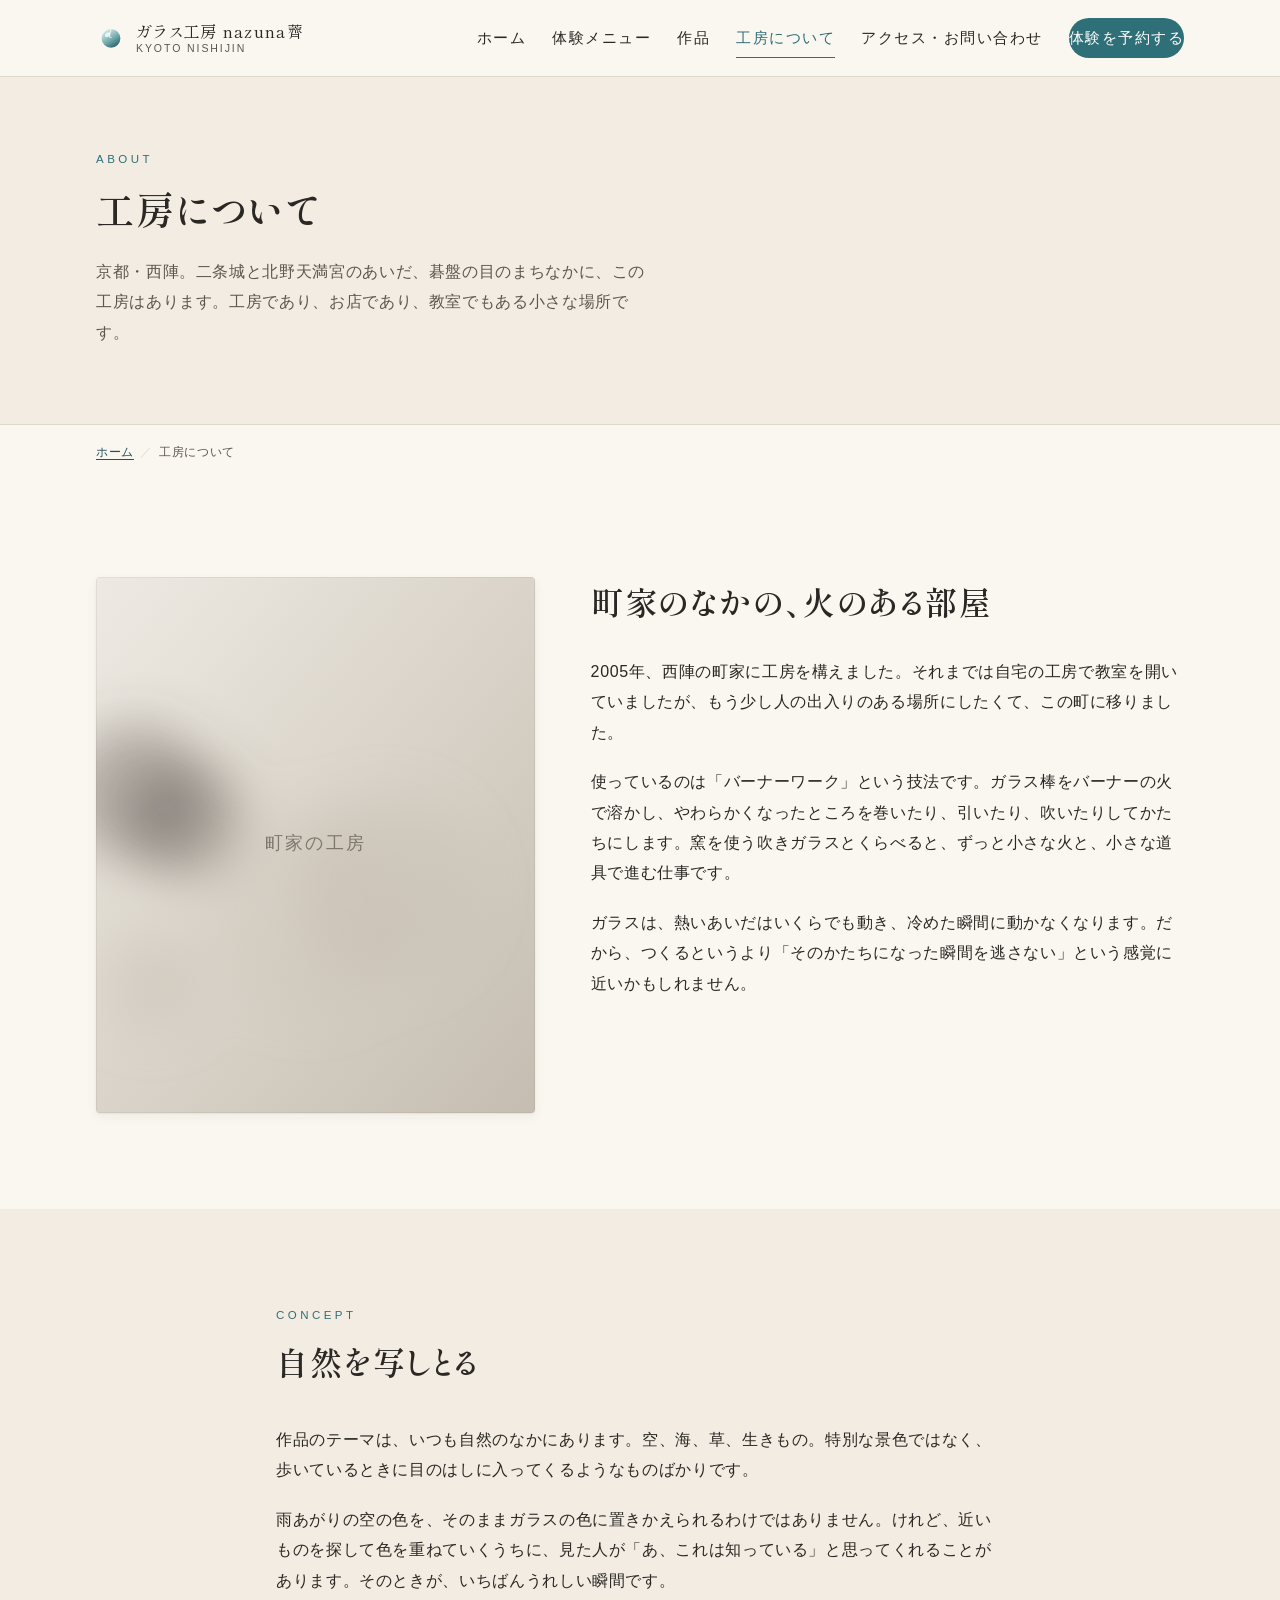
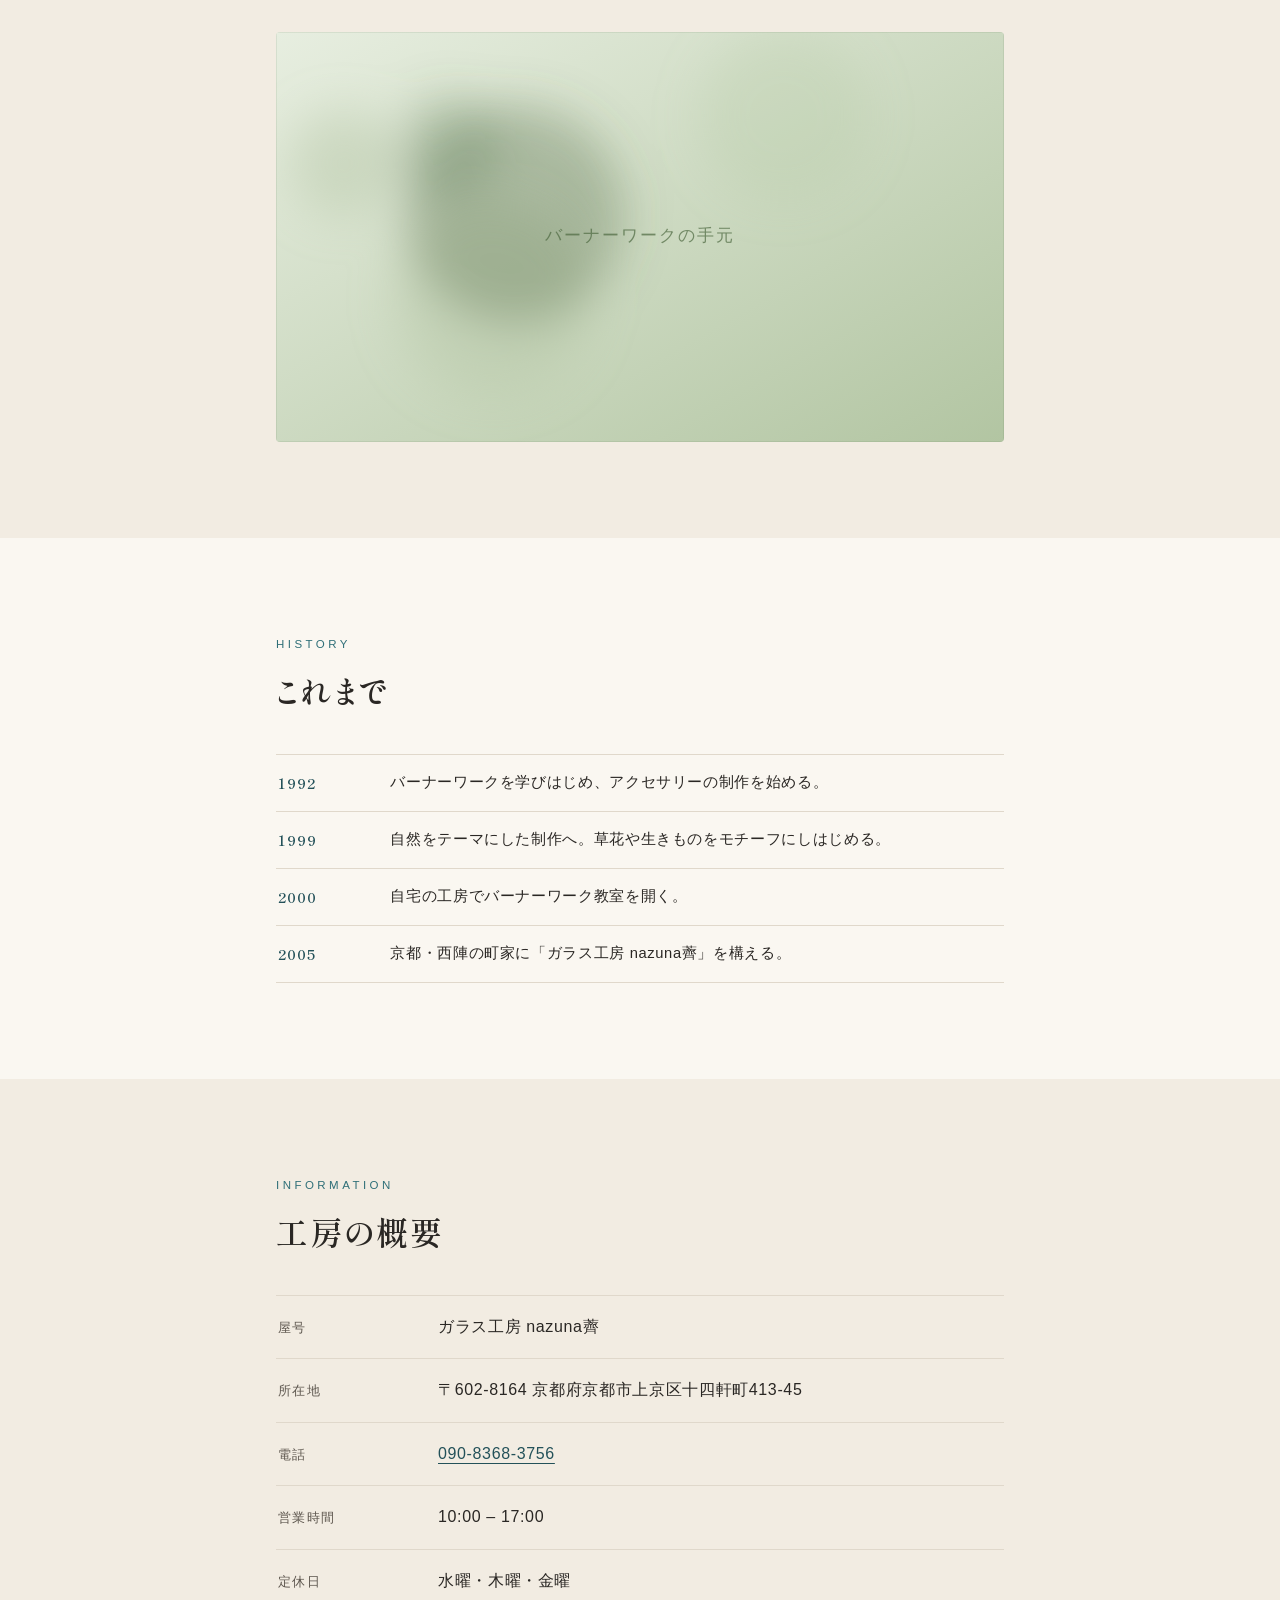
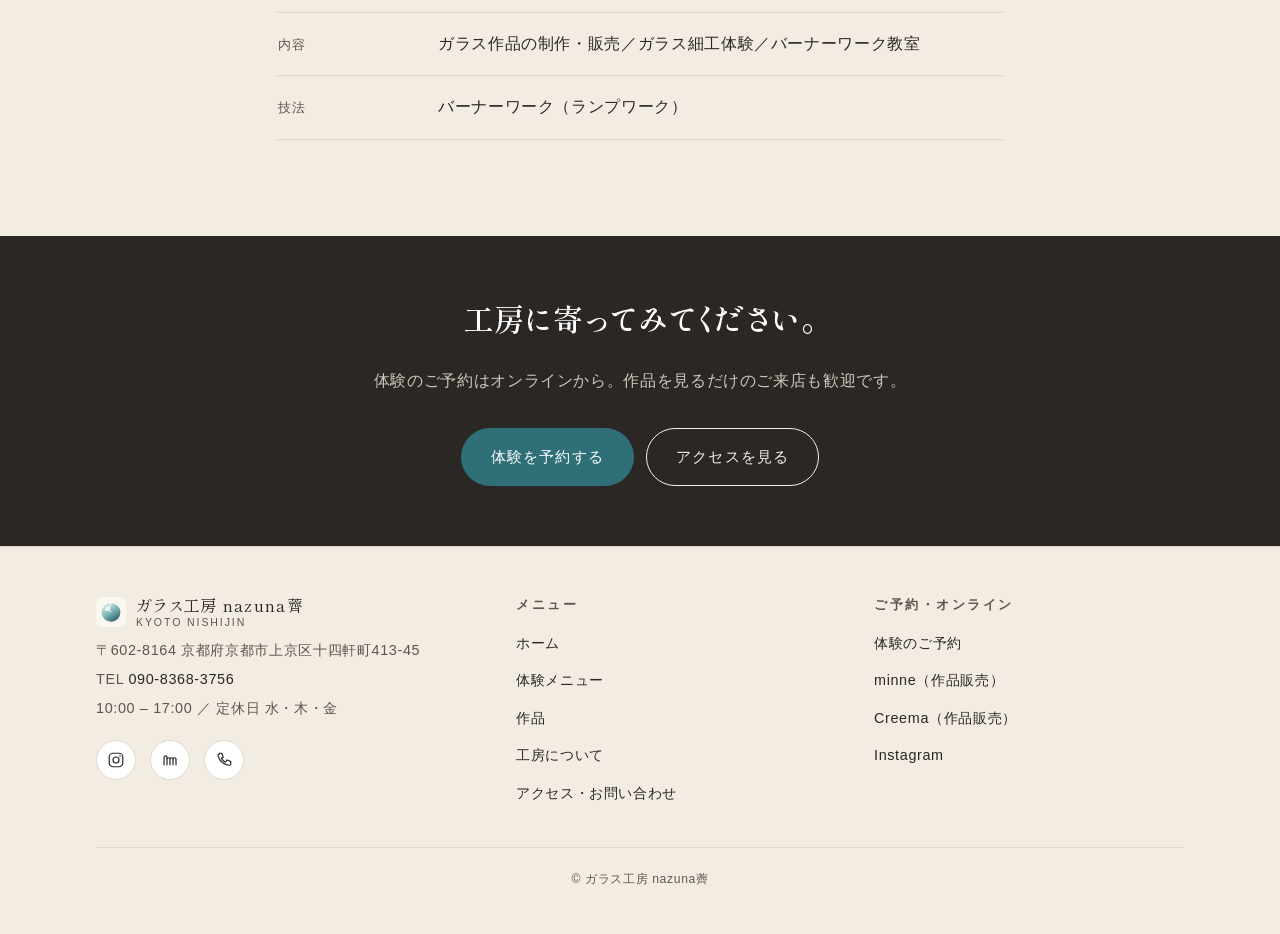
==== about.html @ 3e571425 "ガラス工房nazuna薺のウェブサイトを全面リニューアル ビルド不要の静的サイト（HTML / CSS / JavaScript、依存ライブラリなし）として 5ページ構成で作り直した。  - inde" ====
<!DOCTYPE html>
<html lang="ja">
<head>
<meta charset="utf-8">
<meta name="viewport" content="width=device-width, initial-scale=1">
<title>工房について ｜ ガラス工房 nazuna薺</title>
<meta name="description" content="京都・西陣の町家にあるガラス工房 nazuna薺。バーナーワークで自然をテーマにしたガラス作品を制作しています。工房のなりたちと、これまでの歩み。">
<link rel="canonical" href="https://example.com/about.html">
<meta property="og:type" content="article">
<meta property="og:site_name" content="ガラス工房 nazuna薺">
<meta property="og:title" content="工房について ｜ ガラス工房 nazuna薺">
<meta property="og:description" content="京都・西陣の町家にあるガラス工房 nazuna薺。バーナーワークで自然をテーマにしたガラス作品を制作しています。工房のなりたちと、これまでの歩み。">
<meta property="og:url" content="https://example.com/about.html">
<meta property="og:image" content="https://example.com/assets/img/ogp.svg">
<meta name="twitter:card" content="summary_large_image">
<meta name="theme-color" content="#faf7f1">
<link rel="icon" href="assets/img/favicon.svg" type="image/svg+xml">
<link rel="preconnect" href="https://fonts.googleapis.com">
<link rel="preconnect" href="https://fonts.gstatic.com" crossorigin>
<link href="https://fonts.googleapis.com/css2?family=Shippori+Mincho:wght@500;600&family=Zen+Kaku+Gothic+New:wght@400;500&display=swap" rel="stylesheet">
<link rel="stylesheet" href="assets/css/style.css">
</head>
<body>
<a class="skip-link" href="#main">本文へスキップ</a>

<header class="site-header">
  <div class="wrap site-header__inner">
    <a class="brand" href="index.html">
      <img class="brand__mark" src="assets/img/favicon.svg" alt="" width="30" height="30">
      <span class="brand__text">
        <span class="brand__name">ガラス工房 nazuna薺</span>
        <span class="brand__sub">KYOTO NISHIJIN</span>
      </span>
    </a>
    <button class="nav-toggle" type="button" aria-expanded="false" aria-controls="site-nav">
      <span></span><span></span><span></span>
      <span class="visually-hidden">メニューを開く</span>
    </button>
    <nav class="site-nav" id="site-nav" aria-label="メインメニュー">
      <ul>
        <li><a href="index.html">ホーム</a></li>
        <li><a href="experience.html">体験メニュー</a></li>
        <li><a href="works.html">作品</a></li>
        <li><a href="about.html" aria-current="page">工房について</a></li>
        <li><a href="access.html">アクセス・お問い合わせ</a></li>
        <li><a class="nav-cta" href="https://select-type.com/rsv/?id=DoIrvfD4i6k&amp;c_id=263918&amp;w_flg=1" target="_blank" rel="noopener">体験を予約する</a></li>
      </ul>
    </nav>
  </div>
</header>

<main id="main">

  <section class="page-head">
    <div class="wrap">
      <span class="page-head__en">ABOUT</span>
      <h1 class="page-head__title">工房について</h1>
      <p class="page-head__text">京都・西陣。二条城と北野天満宮のあいだ、碁盤の目のまちなかに、この工房はあります。工房であり、お店であり、教室でもある小さな場所です。</p>
    </div>
  </section>

  <nav class="breadcrumb" aria-label="パンくずリスト">
    <div class="wrap">
      <ol>
        <li><a href="index.html">ホーム</a></li>
        <li aria-current="page">工房について</li>
      </ol>
    </div>
  </nav>

  <section class="section section--tight">
    <div class="wrap profile">
      <div class="profile__figure reveal">
        <img src="assets/img/studio.svg" alt="西陣の町家にある工房" width="900" height="1100" loading="lazy">
      </div>
      <div class="reveal">
        <h2 class="section-head__title" style="margin-bottom:1em;">町家のなかの、火のある部屋</h2>
        <p>2005年、西陣の町家に工房を構えました。それまでは自宅の工房で教室を開いていましたが、もう少し人の出入りのある場所にしたくて、この町に移りました。</p>
        <p>使っているのは「バーナーワーク」という技法です。ガラス棒をバーナーの火で溶かし、やわらかくなったところを巻いたり、引いたり、吹いたりしてかたちにします。窯を使う吹きガラスとくらべると、ずっと小さな火と、小さな道具で進む仕事です。</p>
        <p>ガラスは、熱いあいだはいくらでも動き、冷めた瞬間に動かなくなります。だから、つくるというより「そのかたちになった瞬間を逃さない」という感覚に近いかもしれません。</p>
      </div>
    </div>
  </section>

  <section class="section section--alt" aria-labelledby="theme-title">
    <div class="wrap wrap--narrow">
      <div class="section-head reveal">
        <span class="section-head__en">CONCEPT</span>
        <h2 class="section-head__title" id="theme-title">自然を写しとる</h2>
      </div>
      <div class="reveal">
        <p>作品のテーマは、いつも自然のなかにあります。空、海、草、生きもの。特別な景色ではなく、歩いているときに目のはしに入ってくるようなものばかりです。</p>
        <p>雨あがりの空の色を、そのままガラスの色に置きかえられるわけではありません。けれど、近いものを探して色を重ねていくうちに、見た人が「あ、これは知っている」と思ってくれることがあります。そのときが、いちばんうれしい瞬間です。</p>
      </div>
      <figure class="reveal" style="margin:36px 0 0;">
        <img src="assets/img/studio-wide.svg" alt="バーナーでガラスを溶かしている手元" width="1280" height="720" loading="lazy" style="border-radius:4px;">
      </figure>
    </div>
  </section>

  <section class="section" aria-labelledby="history-title">
    <div class="wrap wrap--narrow">
      <div class="section-head reveal">
        <span class="section-head__en">HISTORY</span>
        <h2 class="section-head__title" id="history-title">これまで</h2>
      </div>
      <ul class="history reveal">
        <li><b>1992</b><span>バーナーワークを学びはじめ、アクセサリーの制作を始める。</span></li>
        <li><b>1999</b><span>自然をテーマにした制作へ。草花や生きものをモチーフにしはじめる。</span></li>
        <li><b>2000</b><span>自宅の工房でバーナーワーク教室を開く。</span></li>
        <li><b>2005</b><span>京都・西陣の町家に「ガラス工房 nazuna薺」を構える。</span></li>
      </ul>
    </div>
  </section>

  <section class="section section--alt" aria-labelledby="studio-info-title">
    <div class="wrap wrap--narrow">
      <div class="section-head reveal">
        <span class="section-head__en">INFORMATION</span>
        <h2 class="section-head__title" id="studio-info-title">工房の概要</h2>
      </div>
      <dl class="info-list reveal">
        <div><dt>屋号</dt><dd>ガラス工房 nazuna薺</dd></div>
        <div><dt>所在地</dt><dd>〒602-8164 京都府京都市上京区十四軒町413-45</dd></div>
        <div><dt>電話</dt><dd><a href="tel:09083683756">090-8368-3756</a></dd></div>
        <div><dt>営業時間</dt><dd>10:00 – 17:00</dd></div>
        <div><dt>定休日</dt><dd>水曜・木曜・金曜</dd></div>
        <div><dt>内容</dt><dd>ガラス作品の制作・販売／ガラス細工体験／バーナーワーク教室</dd></div>
        <div><dt>技法</dt><dd>バーナーワーク（ランプワーク）</dd></div>
      </dl>
    </div>
  </section>

  <section class="cta-band">
    <div class="wrap wrap--narrow">
      <h2>工房に寄ってみてください。</h2>
      <p>体験のご予約はオンラインから。作品を見るだけのご来店も歓迎です。</p>
      <div class="btn-row" style="justify-content:center;">
        <a class="btn btn--primary" href="https://select-type.com/rsv/?id=DoIrvfD4i6k&amp;c_id=263918&amp;w_flg=1" target="_blank" rel="noopener">体験を予約する</a>
        <a class="btn btn--ghost" href="access.html">アクセスを見る</a>
      </div>
    </div>
  </section>

</main>

<footer class="site-footer">
  <div class="wrap">
    <div class="site-footer__grid">
      <div>
        <a class="brand" href="index.html">
          <img class="brand__mark" src="assets/img/favicon.svg" alt="" width="30" height="30">
          <span class="brand__text">
            <span class="brand__name">ガラス工房 nazuna薺</span>
            <span class="brand__sub">KYOTO NISHIJIN</span>
          </span>
        </a>
        <address>
          〒602-8164 京都府京都市上京区十四軒町413-45<br>
          TEL <a href="tel:09083683756">090-8368-3756</a><br>
          10:00 – 17:00 ／ 定休日 水・木・金
        </address>
        <div class="sns-row">
          <a href="https://www.instagram.com/nazuna.glass.studio/" target="_blank" rel="noopener" aria-label="Instagram（新しいタブで開きます）">
            <svg viewBox="0 0 24 24" aria-hidden="true" fill="none" stroke="currentColor" stroke-width="1.6"><rect x="3" y="3" width="18" height="18" rx="5"/><circle cx="12" cy="12" r="4"/><circle cx="17.3" cy="6.7" r="1.1" fill="currentColor" stroke="none"/></svg>
          </a>
          <a href="https://minne.com/@81182/profile" target="_blank" rel="noopener" aria-label="minne のギャラリー（新しいタブで開きます）">
            <svg viewBox="0 0 24 24" aria-hidden="true" fill="none" stroke="currentColor" stroke-width="1.6"><path d="M4 19V8.5a2 2 0 0 1 2-2 2 2 0 0 1 2 2V19"/><path d="M8 11a2 2 0 0 1 2-2 2 2 0 0 1 2 2v8"/><path d="M12 11a2 2 0 0 1 2-2 2 2 0 0 1 2 2v8"/><path d="M16 11a2 2 0 0 1 2-2 2 2 0 0 1 2 2V19"/></svg>
          </a>
          <a href="tel:09083683756" aria-label="電話する">
            <svg viewBox="0 0 24 24" aria-hidden="true" fill="none" stroke="currentColor" stroke-width="1.6"><path d="M6 3h3l2 5-2.5 1.5a12 12 0 0 0 5.5 5.5L16 12l5 2v3a2 2 0 0 1-2.2 2A16.8 16.8 0 0 1 4 6.2 2 2 0 0 1 6 4z"/></svg>
          </a>
        </div>
      </div>
      <div>
        <h2>メニュー</h2>
        <ul>
          <li><a href="index.html">ホーム</a></li>
          <li><a href="experience.html">体験メニュー</a></li>
          <li><a href="works.html">作品</a></li>
          <li><a href="about.html">工房について</a></li>
          <li><a href="access.html">アクセス・お問い合わせ</a></li>
        </ul>
      </div>
      <div>
        <h2>ご予約・オンライン</h2>
        <ul>
          <li><a href="https://select-type.com/rsv/?id=DoIrvfD4i6k&amp;c_id=263918&amp;w_flg=1" target="_blank" rel="noopener">体験のご予約</a></li>
          <li><a href="https://minne.com/@81182/profile" target="_blank" rel="noopener">minne（作品販売）</a></li>
          <li><a href="https://www.creema.jp/c/nazuna_1121" target="_blank" rel="noopener">Creema（作品販売）</a></li>
          <li><a href="https://www.instagram.com/nazuna.glass.studio/" target="_blank" rel="noopener">Instagram</a></li>
        </ul>
      </div>
    </div>
    <p class="copyright">&copy; ガラス工房 nazuna薺</p>
  </div>
</footer>

<script src="assets/js/main.js" defer></script>
</body>
</html>
---- assets/css/style.css ----
@charset "utf-8";

/* =========================================================
   ガラス工房 nazuna薺 — base stylesheet
   Palette: 生成り（和紙）× 墨 × 瑠璃／翠（ガラスの色）
   ========================================================= */

:root {
  /* color */
  --c-bg:        #faf7f1;
  --c-bg-alt:    #f2ece2;
  --c-surface:   #ffffff;
  --c-ink:       #2a2724;
  --c-ink-soft:  #5d564e;
  --c-line:      #e0d8cb;
  --c-accent:    #2f6f78;   /* 翠瑠璃 */
  --c-accent-dk: #235159;
  --c-accent-lt: #e6f0f0;
  --c-amber:     #c08a3e;   /* 炎の色 */

  /* type */
  --f-serif: "Shippori Mincho", "Hiragino Mincho ProN", "Yu Mincho", "Noto Serif JP", serif;
  --f-sans:  "Zen Kaku Gothic New", "Hiragino Sans", "Noto Sans JP", "Yu Gothic", sans-serif;

  /* layout */
  --w-max: 1120px;
  --gutter: 16px;
  --header-h: 64px;

  --shadow-s: 0 1px 2px rgba(42, 39, 36, .06), 0 4px 12px rgba(42, 39, 36, .05);
  --shadow-m: 0 2px 4px rgba(42, 39, 36, .06), 0 12px 32px rgba(42, 39, 36, .08);
  --radius: 4px;
}

/* ---------- reset ---------- */
*, *::before, *::after { box-sizing: border-box; }
html { -webkit-text-size-adjust: 100%; scroll-behavior: smooth; }
@media (prefers-reduced-motion: reduce) { html { scroll-behavior: auto; } }

body {
  margin: 0;
  background: var(--c-bg);
  color: var(--c-ink);
  font-family: var(--f-sans);
  font-size: 16px;
  line-height: 1.9;
  letter-spacing: .04em;
  font-feature-settings: "palt" 1;
  overflow-wrap: break-word;
}

img, svg { max-width: 100%; height: auto; display: block; }
a { color: var(--c-accent-dk); text-underline-offset: .25em; }
a:hover { color: var(--c-accent); }
h1, h2, h3, h4 { font-family: var(--f-serif); font-weight: 600; line-height: 1.5; letter-spacing: .06em; margin: 0; }
p { margin: 0 0 1.2em; }
ul, ol { margin: 0 0 1.2em; padding-left: 1.3em; }
dl { margin: 0; }

:focus-visible {
  outline: 2px solid var(--c-accent);
  outline-offset: 3px;
  border-radius: 2px;
}

/* 固定ヘッダーの下に見出しが隠れないように */
[id] { scroll-margin-top: calc(var(--header-h) + 16px); }

/* ---------- utilities ---------- */
.wrap { width: 100%; max-width: var(--w-max); margin-inline: auto; padding-inline: var(--gutter); }
.wrap--narrow { max-width: 760px; }
.visually-hidden {
  position: absolute; width: 1px; height: 1px; padding: 0; margin: -1px;
  overflow: hidden; clip: rect(0 0 0 0); white-space: nowrap; border: 0;
}
.skip-link {
  position: absolute; left: 50%; translate: -50% -140%;
  z-index: 100; background: var(--c-ink); color: #fff;
  padding: .6em 1.4em; border-radius: 0 0 var(--radius) var(--radius);
  transition: translate .2s ease;
}
.skip-link:focus { translate: -50% 0; color: #fff; }

/* ---------- header ---------- */
.site-header {
  position: sticky; top: 0; z-index: 50;
  background: rgba(250, 247, 241, .92);
  backdrop-filter: blur(8px);
  border-bottom: 1px solid var(--c-line);
}
.site-header__inner {
  display: flex; align-items: center; justify-content: space-between;
  gap: 16px; min-height: var(--header-h);
}
.brand { display: inline-flex; align-items: center; gap: 10px; text-decoration: none; color: inherit; }
.brand__mark { width: 30px; height: 30px; flex: none; }
.brand__text { display: flex; flex-direction: column; line-height: 1.25; }
.brand__name { font-family: var(--f-serif); font-size: 1.02rem; letter-spacing: .08em; }
.brand__sub { font-size: .66rem; letter-spacing: .18em; color: var(--c-ink-soft); }

.nav-toggle {
  display: inline-flex; flex-direction: column; justify-content: center; gap: 5px;
  width: 44px; height: 44px; padding: 0 10px;
  background: none; border: 0; cursor: pointer;
}
.nav-toggle span {
  display: block; height: 1.5px; background: var(--c-ink);
  transition: translate .25s ease, rotate .25s ease, opacity .2s ease;
}
.nav-toggle[aria-expanded="true"] span:nth-child(1) { translate: 0 6.5px; rotate: 45deg; }
.nav-toggle[aria-expanded="true"] span:nth-child(2) { opacity: 0; }
.nav-toggle[aria-expanded="true"] span:nth-child(3) { translate: 0 -6.5px; rotate: -45deg; }

.site-nav ul { list-style: none; margin: 0; padding: 0; }
.site-nav a {
  display: block; text-decoration: none; color: var(--c-ink);
  font-size: .93rem; letter-spacing: .1em;
}
.site-nav a[aria-current="page"] { color: var(--c-accent); }
.nav-cta {
  display: inline-block; background: var(--c-accent); color: #fff !important;
  padding: .55em 1.3em; border-radius: 999px; font-size: .88rem;
  transition: background .2s ease;
}
.nav-cta:hover { background: var(--c-accent-dk); }

@media (max-width: 899px) {
  .site-nav {
    position: absolute; inset: var(--header-h) 0 auto 0;
    background: var(--c-bg); border-bottom: 1px solid var(--c-line);
    box-shadow: var(--shadow-m);
    display: none;
  }
  .site-nav[data-open="true"] { display: block; }
  .site-nav ul { padding: 8px var(--gutter) 24px; }
  .site-nav li + li { border-top: 1px solid var(--c-line); }
  .site-nav a { padding: .95em .2em; }
  .site-nav .nav-cta { margin-top: 14px; text-align: center; }
  .site-nav li:has(.nav-cta) { border-top: 0; }
}
@media (min-width: 900px) {
  :root { --header-h: 76px; }
  .nav-toggle { display: none; }
  .site-nav ul { display: flex; align-items: center; gap: 26px; }
  .site-nav a { padding: .4em 0; position: relative; }
  .site-nav a:not(.nav-cta)::after {
    content: ""; position: absolute; left: 0; right: 0; bottom: 0;
    height: 1px; background: var(--c-accent); scale: 0 1; transform-origin: left;
    transition: scale .25s ease;
  }
  .site-nav a:not(.nav-cta):hover::after,
  .site-nav a[aria-current="page"]::after { scale: 1 1; }
}

/* ---------- hero ---------- */
.hero { position: relative; background: var(--c-bg-alt); overflow: hidden; }
.hero__inner {
  display: grid; gap: 28px; align-items: center;
  padding-block: 48px 56px;
}
.hero__lead { font-size: .8rem; letter-spacing: .3em; color: var(--c-accent); margin-bottom: 1.2em; }
.hero__title { font-size: clamp(1.7rem, 5vw, 2.6rem); line-height: 1.45; margin-bottom: .6em; }
@media (min-width: 1200px) { .hero__title { font-size: 2.9rem; } }
.hero__title .em { color: var(--c-accent-dk); }
.hero__text { color: var(--c-ink-soft); margin-bottom: 1.8em; }
.hero__figure { position: relative; }
.hero__figure img { border-radius: var(--radius); box-shadow: var(--shadow-m); width: 100%; }
.hero__meta {
  display: flex; flex-wrap: wrap; gap: 8px 18px;
  font-size: .82rem; color: var(--c-ink-soft); margin-top: 1.6em;
  padding-top: 1.2em; border-top: 1px solid var(--c-line);
}
@media (min-width: 900px) {
  .hero__inner { grid-template-columns: 1fr 1.05fr; gap: 56px; padding-block: 80px 96px; }
}

/* ---------- buttons ---------- */
.btn {
  display: inline-flex; align-items: center; justify-content: center; gap: .6em;
  padding: .9em 1.9em; border-radius: 999px;
  font-size: .95rem; letter-spacing: .08em; text-decoration: none;
  border: 1px solid transparent; cursor: pointer;
  transition: background .2s ease, color .2s ease, border-color .2s ease, translate .2s ease;
}
.btn:hover { translate: 0 -2px; }
.btn--primary { background: var(--c-accent); color: #fff; }
.btn--primary:hover { background: var(--c-accent-dk); color: #fff; }
.btn--ghost { border-color: var(--c-ink); color: var(--c-ink); }
.btn--ghost:hover { background: var(--c-ink); color: var(--c-bg); }
.btn-row { display: flex; flex-wrap: wrap; gap: 12px; }

/* ---------- section ---------- */
.section { padding-block: 64px; }
.section--alt { background: var(--c-bg-alt); }
.section--tight { padding-block: 48px; }
@media (min-width: 900px) { .section { padding-block: 96px; } }

.section-head { margin-bottom: 40px; }
.section-head--center { text-align: center; }
.section-head__en { display: block; font-size: .72rem; letter-spacing: .3em; color: var(--c-accent); margin-bottom: .9em; }
.section-head__title { font-size: clamp(1.4rem, 3.6vw, 2rem); }
.section-head__text { color: var(--c-ink-soft); margin-top: 1.2em; margin-bottom: 0; }

/* ---------- page header ---------- */
.page-head { background: var(--c-bg-alt); padding-block: 44px 48px; border-bottom: 1px solid var(--c-line); }
.page-head__en { display: block; font-size: .72rem; letter-spacing: .3em; color: var(--c-accent); margin-bottom: .8em; }
.page-head__title { font-size: clamp(1.6rem, 5vw, 2.4rem); }
.page-head__text { color: var(--c-ink-soft); margin: 1.2em 0 0; max-width: 62ch; }
@media (min-width: 900px) { .page-head { padding-block: 72px 76px; } }

.breadcrumb { font-size: .78rem; color: var(--c-ink-soft); padding-block: 16px; }
.breadcrumb ol { list-style: none; display: flex; flex-wrap: wrap; gap: .5em; margin: 0; padding: 0; }
.breadcrumb li + li::before { content: "／"; margin-right: .5em; color: var(--c-line); }

/* ---------- cards ---------- */
.card-grid { display: grid; gap: 22px; grid-template-columns: 1fr; list-style: none; margin: 0; padding: 0; }
@media (min-width: 640px) { .card-grid { grid-template-columns: repeat(2, 1fr); } }
@media (min-width: 960px) { .card-grid--3 { grid-template-columns: repeat(3, 1fr); } }

.card {
  display: flex; flex-direction: column; height: 100%;
  background: var(--c-surface); border: 1px solid var(--c-line);
  border-radius: var(--radius); overflow: hidden;
  transition: box-shadow .25s ease, translate .25s ease;
}
.card:hover { box-shadow: var(--shadow-m); translate: 0 -3px; }
.card__media { aspect-ratio: 4 / 3; background: var(--c-bg-alt); }
.card__media img { width: 100%; height: 100%; object-fit: cover; }
.card__body { padding: 20px 20px 24px; display: flex; flex-direction: column; flex: 1; }
.card__title { font-size: 1.12rem; margin-bottom: .5em; }
.card__text { font-size: .9rem; color: var(--c-ink-soft); margin-bottom: 1.2em; }
.card__foot { margin-top: auto; }

.tag-row { display: flex; flex-wrap: wrap; gap: 6px; margin: 0 0 14px; padding: 0; list-style: none; }
.tag {
  font-size: .74rem; letter-spacing: .06em; line-height: 1.7;
  padding: .15em .8em; border-radius: 999px;
  background: var(--c-accent-lt); color: var(--c-accent-dk);
}
.tag--amber { background: #f7eddc; color: #8a5f22; }

.price { font-family: var(--f-serif); font-size: 1.5rem; color: var(--c-accent-dk); letter-spacing: .02em; }
.price small { font-size: .7rem; letter-spacing: .08em; color: var(--c-ink-soft); margin-left: .4em; }

/* ---------- feature list ---------- */
.feature-grid { display: grid; gap: 30px; grid-template-columns: 1fr; list-style: none; margin: 0; padding: 0; }
@media (min-width: 760px) { .feature-grid { grid-template-columns: repeat(3, 1fr); } }
.feature__num { font-family: var(--f-serif); font-size: .78rem; letter-spacing: .24em; color: var(--c-accent); display: block; margin-bottom: .9em; }
.feature__title { font-size: 1.14rem; margin-bottom: .6em; }
.feature__text { font-size: .9rem; color: var(--c-ink-soft); margin: 0; }

/* ---------- steps ---------- */
.steps { list-style: none; margin: 0; padding: 0; counter-reset: step; }
.steps li { position: relative; padding: 0 0 32px 56px; counter-increment: step; }
.steps li::before {
  content: counter(step, decimal-leading-zero);
  position: absolute; left: 0; top: 0;
  width: 38px; height: 38px; border-radius: 50%;
  display: grid; place-items: center;
  background: var(--c-surface); border: 1px solid var(--c-accent);
  color: var(--c-accent-dk); font-family: var(--f-serif); font-size: .84rem;
}
.steps li:not(:last-child)::after {
  content: ""; position: absolute; left: 19px; top: 44px; bottom: 6px;
  width: 1px; background: var(--c-line);
}
.steps h3 { font-size: 1.05rem; margin-bottom: .4em; }
.steps p { font-size: .9rem; color: var(--c-ink-soft); margin: 0; }

/* ---------- gallery ---------- */
.gallery { display: grid; gap: 14px; grid-template-columns: repeat(2, 1fr); list-style: none; margin: 0; padding: 0; }
@media (min-width: 760px) { .gallery { grid-template-columns: repeat(3, 1fr); gap: 20px; } }
.gallery figure { margin: 0; }
.gallery img {
  width: 100%; aspect-ratio: 1 / 1; object-fit: cover;
  border-radius: var(--radius); background: var(--c-bg-alt);
  transition: scale .4s ease;
}
.gallery figure:hover img { scale: 1.03; }
.gallery figcaption { font-size: .8rem; color: var(--c-ink-soft); margin-top: .7em; }
.gallery__frame { overflow: hidden; border-radius: var(--radius); }

/* ---------- info table ---------- */
.info-list { display: grid; gap: 0; border-top: 1px solid var(--c-line); }
.info-list > div {
  display: grid; gap: 4px 24px; padding: 16px 2px;
  border-bottom: 1px solid var(--c-line);
}
.info-list dt { font-size: .84rem; letter-spacing: .1em; color: var(--c-ink-soft); }
.info-list dd { margin: 0; }
@media (min-width: 640px) { .info-list > div { grid-template-columns: 8.5em 1fr; align-items: baseline; } }

/* ---------- notice ---------- */
.notice {
  background: var(--c-accent-lt); border-left: 3px solid var(--c-accent);
  padding: 20px 22px; border-radius: 0 var(--radius) var(--radius) 0;
}
.notice h3 { font-size: 1rem; margin-bottom: .5em; }
.notice ul { margin: 0; padding-left: 1.2em; font-size: .88rem; color: var(--c-ink-soft); }
.notice li + li { margin-top: .4em; }

/* ---------- faq ---------- */
.faq { border-top: 1px solid var(--c-line); }
.faq details { border-bottom: 1px solid var(--c-line); }
.faq summary {
  cursor: pointer; list-style: none; padding: 20px 36px 20px 2px; position: relative;
  font-family: var(--f-serif); font-size: 1.02rem;
}
.faq summary::-webkit-details-marker { display: none; }
.faq summary::after {
  content: ""; position: absolute; right: 8px; top: 50%;
  width: 9px; height: 9px; margin-top: -6px;
  border-right: 1.5px solid var(--c-accent); border-bottom: 1.5px solid var(--c-accent);
  rotate: 45deg; transition: rotate .25s ease;
}
.faq details[open] summary::after { rotate: -135deg; margin-top: -2px; }
.faq .faq__body { padding: 0 2px 22px; font-size: .92rem; color: var(--c-ink-soft); }
.faq .faq__body p:last-child { margin-bottom: 0; }

/* ---------- quote / profile ---------- */
.profile { display: grid; gap: 32px; align-items: start; }
@media (min-width: 860px) { .profile { grid-template-columns: 0.85fr 1.15fr; gap: 56px; } }
.profile__figure img { border-radius: var(--radius); box-shadow: var(--shadow-s); }
.history { list-style: none; margin: 0; padding: 0; border-top: 1px solid var(--c-line); }
.history li { display: grid; gap: 2px 24px; padding: 14px 2px; border-bottom: 1px solid var(--c-line); font-size: .92rem; }
.history b { font-family: var(--f-serif); font-weight: 600; color: var(--c-accent-dk); letter-spacing: .06em; }
@media (min-width: 640px) { .history li { grid-template-columns: 6em 1fr; } }

/* ---------- cta band ---------- */
.cta-band { background: var(--c-ink); color: #f3efe8; text-align: center; padding-block: 60px; }
.cta-band h2 { font-size: clamp(1.3rem, 4vw, 1.9rem); margin-bottom: .8em; color: #fff; }
.cta-band p { color: #cfc7bb; margin-bottom: 2em; }
.cta-band .btn--ghost { border-color: #f3efe8; color: #f3efe8; }
.cta-band .btn--ghost:hover { background: #f3efe8; color: var(--c-ink); }

/* ---------- map ---------- */
.map-frame {
  border: 1px solid var(--c-line); border-radius: var(--radius);
  overflow: hidden; background: var(--c-bg-alt); aspect-ratio: 16 / 10;
}
.map-frame iframe { width: 100%; height: 100%; border: 0; display: block; }
@media (min-width: 900px) { .map-frame { aspect-ratio: 16 / 9; } }

/* ---------- footer ---------- */
.site-footer { background: var(--c-bg-alt); border-top: 1px solid var(--c-line); padding-block: 48px 28px; font-size: .9rem; }
.site-footer__grid { display: grid; gap: 32px; }
@media (min-width: 860px) { .site-footer__grid { grid-template-columns: 1.2fr 1fr 1fr; gap: 48px; } }
.site-footer h2 { font-size: .8rem; letter-spacing: .2em; color: var(--c-ink-soft); margin-bottom: 1.2em; font-family: var(--f-sans); font-weight: 600; }
.site-footer ul { list-style: none; margin: 0; padding: 0; }
.site-footer li + li { margin-top: .7em; }
.site-footer a { color: var(--c-ink); text-decoration: none; }
.site-footer a:hover { color: var(--c-accent); text-decoration: underline; }
.site-footer address { font-style: normal; color: var(--c-ink-soft); line-height: 2; }
.sns-row { display: flex; gap: 14px; margin-top: 1.2em; }
.sns-row a {
  width: 40px; height: 40px; display: grid; place-items: center;
  border: 1px solid var(--c-line); border-radius: 50%; background: var(--c-surface);
  transition: border-color .2s ease, background .2s ease;
}
.sns-row a:hover { border-color: var(--c-accent); background: var(--c-accent-lt); }
.sns-row svg { width: 18px; height: 18px; }
.copyright { margin-top: 40px; padding-top: 20px; border-top: 1px solid var(--c-line); font-size: .76rem; color: var(--c-ink-soft); text-align: center; }

/* ---------- reveal on scroll ---------- */
.reveal { opacity: 0; translate: 0 18px; transition: opacity .7s ease, translate .7s ease; }
.reveal.is-visible { opacity: 1; translate: 0 0; }
@media (prefers-reduced-motion: reduce) {
  .reveal { opacity: 1; translate: none; transition: none; }
  .btn:hover, .card:hover { translate: none; }
  .gallery figure:hover img { scale: 1; }
}
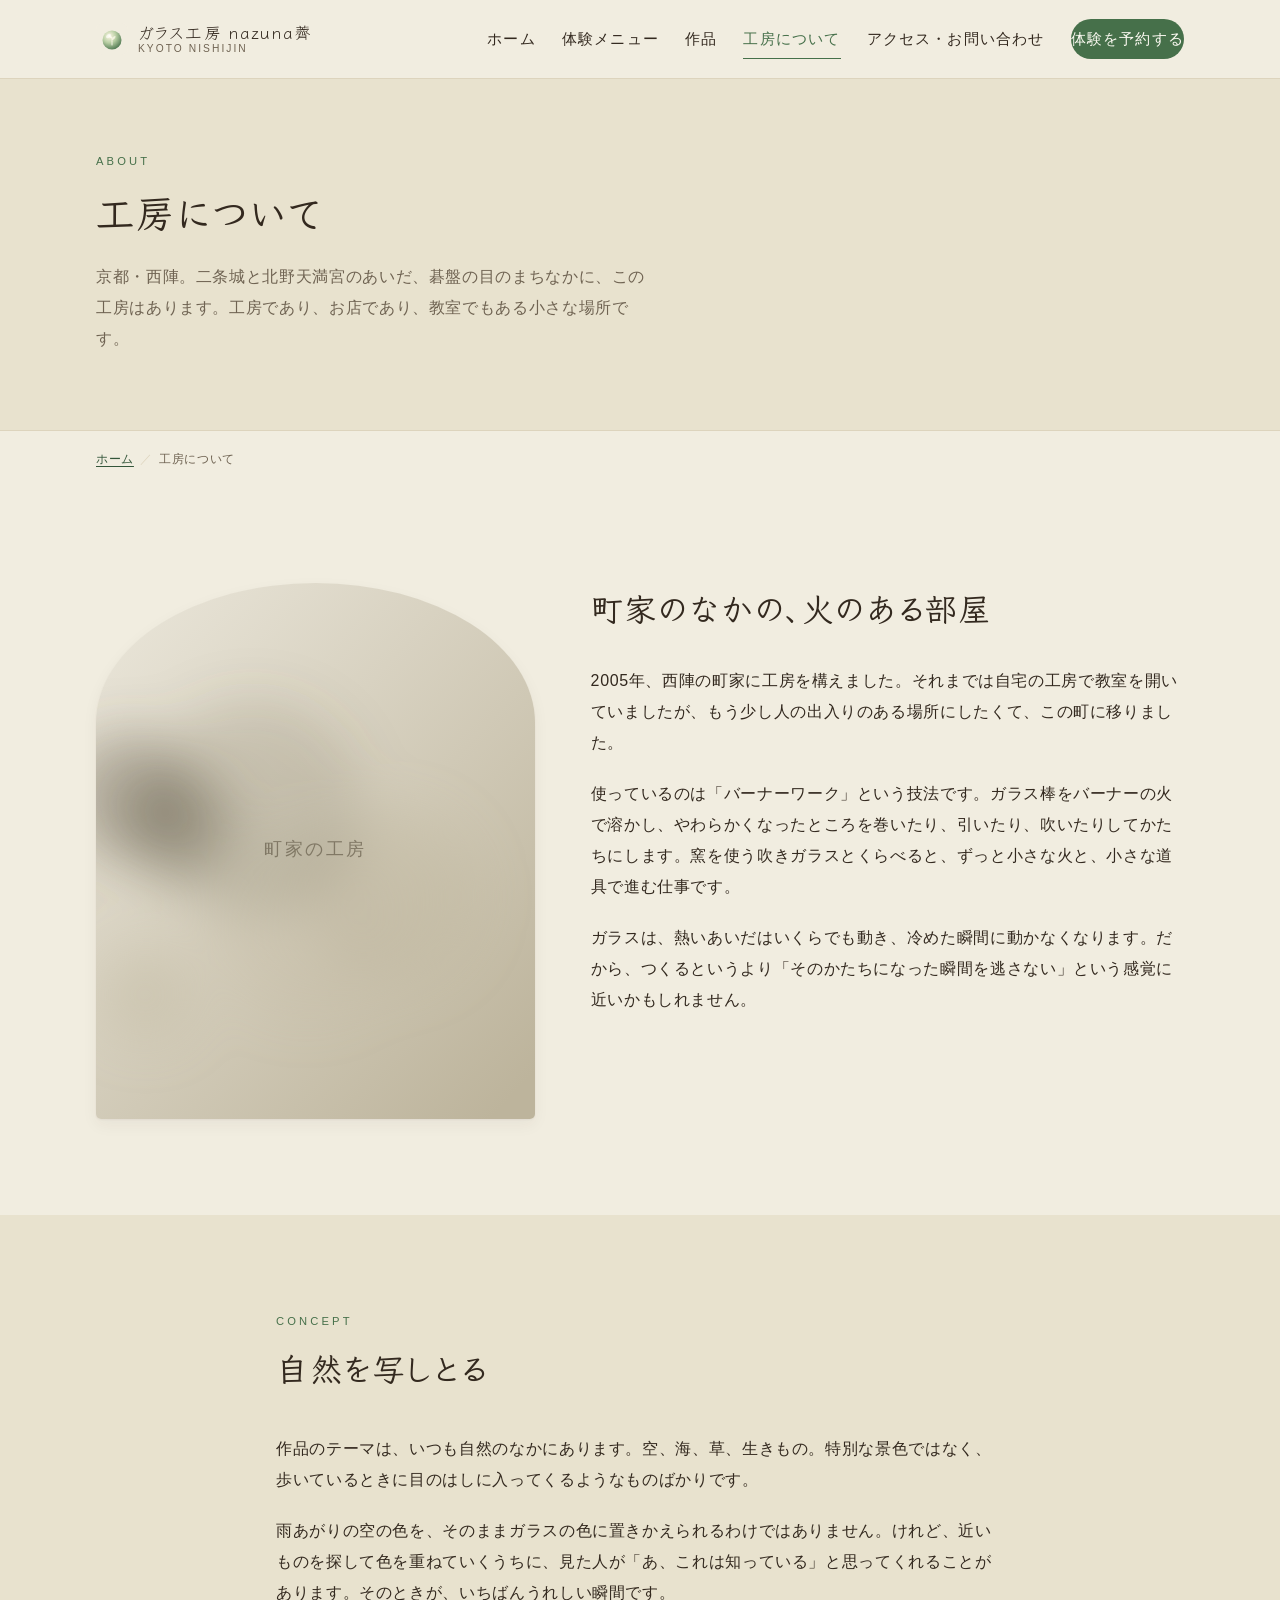
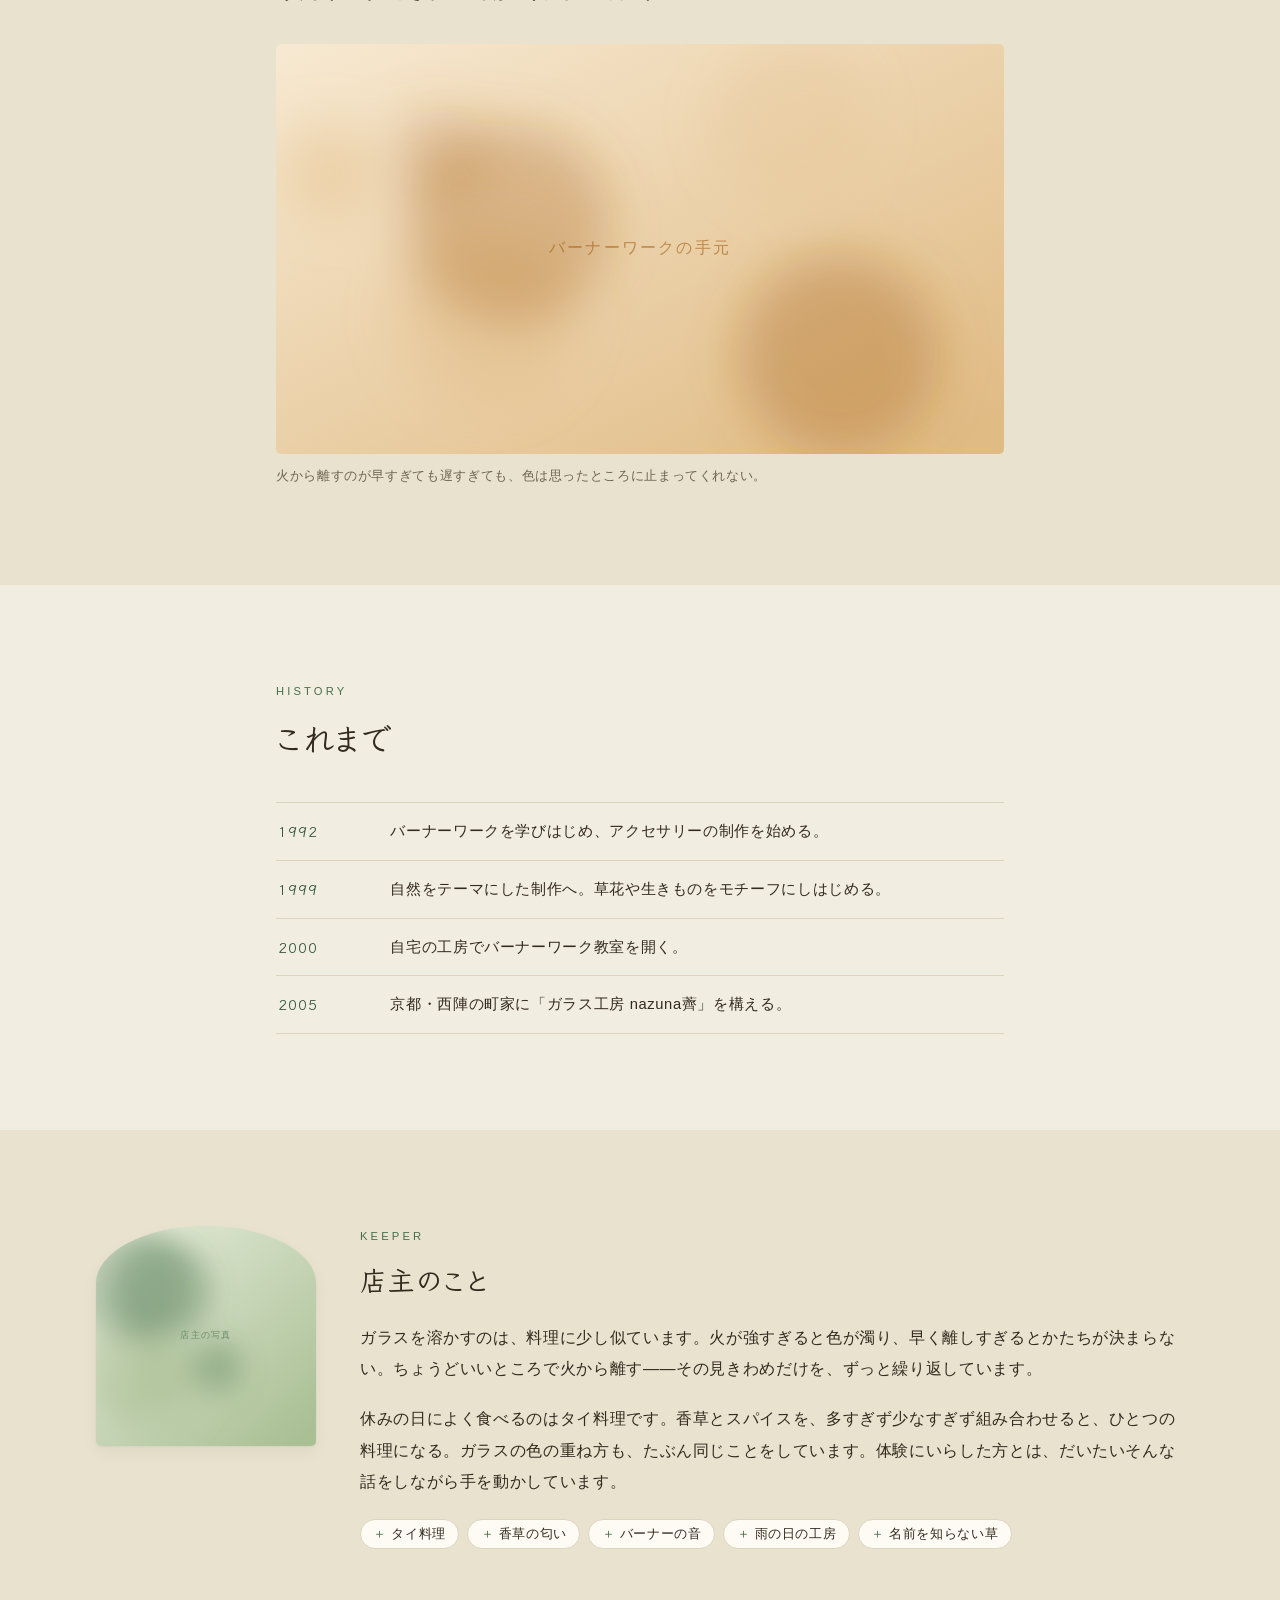
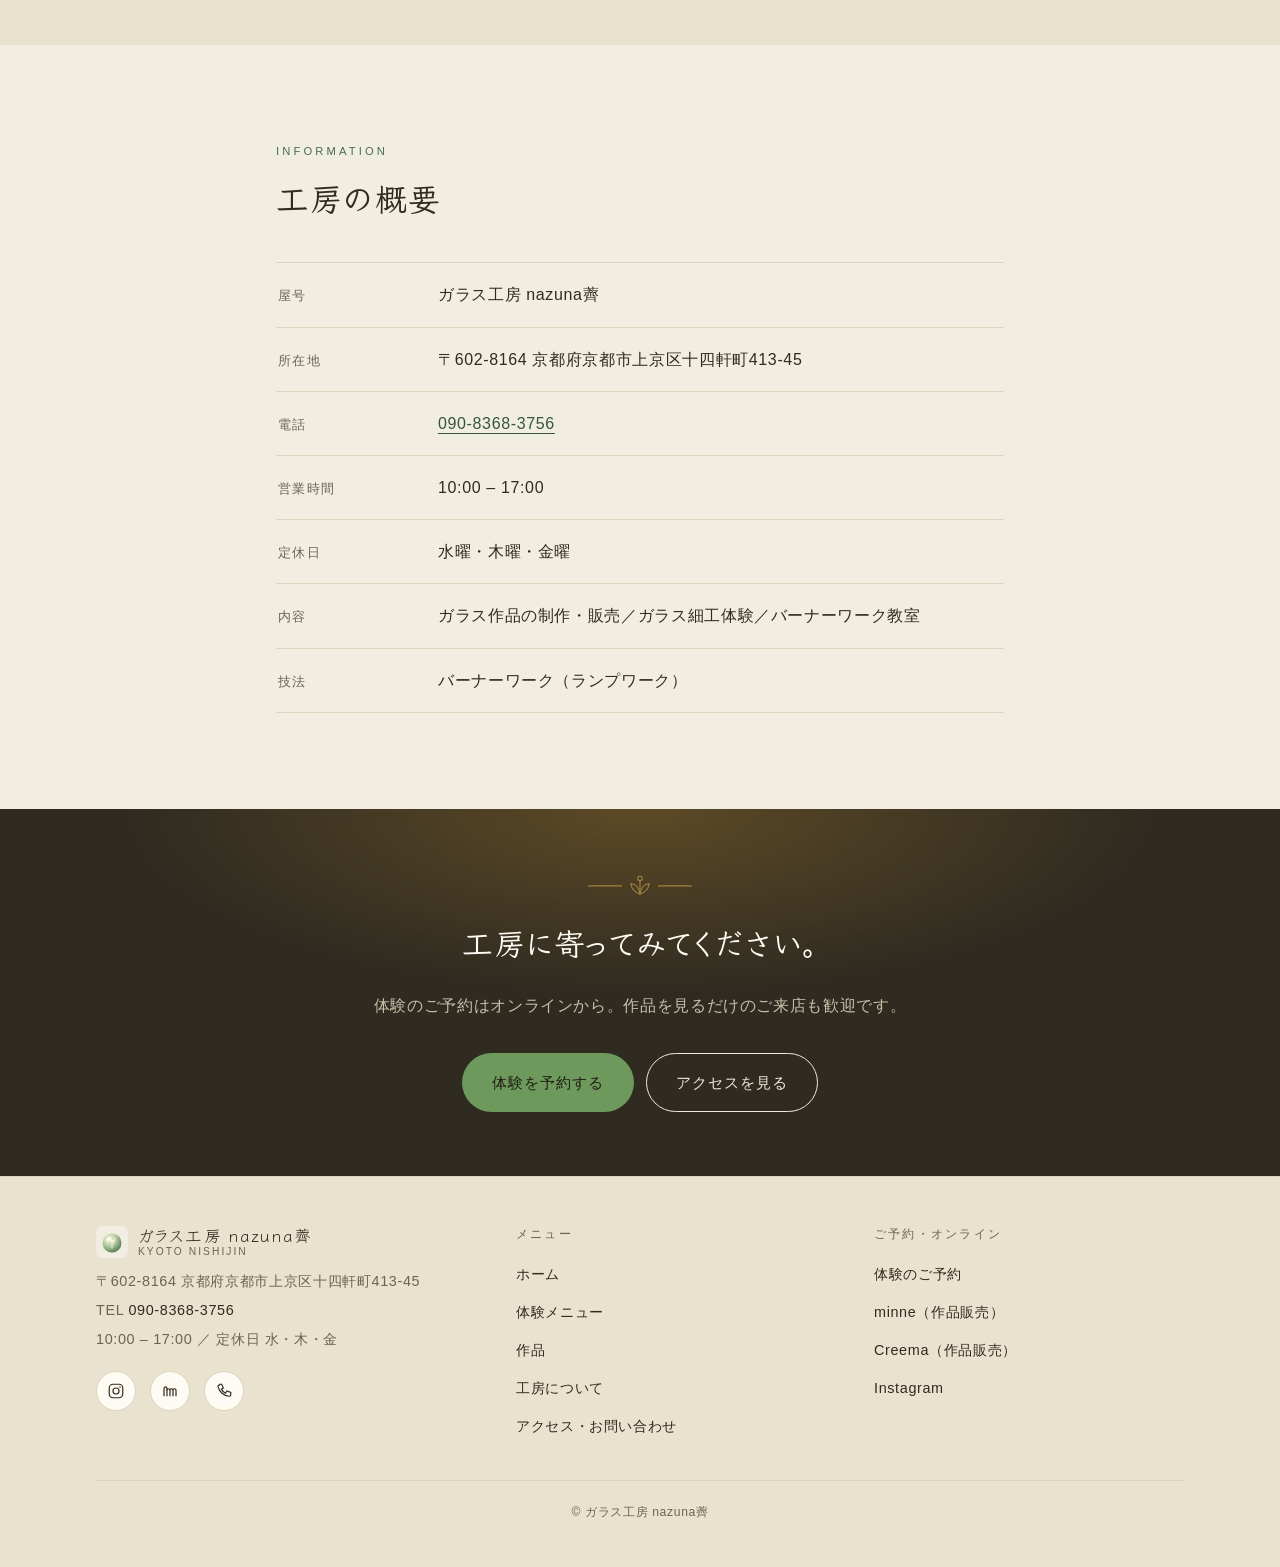
==== commit c233b85c: "デザインを「小さなものを、火のそばで」の方向に組み直した あたたかさと、店主の人柄が出る方向へ全面的に振り直した。  色： - 青緑を主役にしていたのをやめ、日かげの庭の緑（#46704a）を主役に、" ====
--- a/about.html
+++ b/about.html
@@ -13,11 +13,11 @@
 <meta property="og:url" content="https://example.com/about.html">
 <meta property="og:image" content="https://example.com/assets/img/ogp.svg">
 <meta name="twitter:card" content="summary_large_image">
-<meta name="theme-color" content="#faf7f1">
+<meta name="theme-color" content="#f1ede0">
 <link rel="icon" href="assets/img/favicon.svg" type="image/svg+xml">
 <link rel="preconnect" href="https://fonts.googleapis.com">
 <link rel="preconnect" href="https://fonts.gstatic.com" crossorigin>
-<link href="https://fonts.googleapis.com/css2?family=Shippori+Mincho:wght@500;600&family=Zen+Kaku+Gothic+New:wght@400;500&display=swap" rel="stylesheet">
+<link href="https://fonts.googleapis.com/css2?family=Klee+One:wght@400;600&family=Zen+Kaku+Gothic+New:wght@400;500&display=swap" rel="stylesheet">
 <link rel="stylesheet" href="assets/css/style.css">
 </head>
 <body>
@@ -71,7 +71,9 @@
   <section class="section section--tight">
     <div class="wrap profile">
       <div class="profile__figure reveal">
-        <img src="assets/img/studio.svg" alt="西陣の町家にある工房" width="900" height="1100" loading="lazy">
+        <div class="arch">
+          <img src="assets/img/studio.svg" alt="西陣の町家にある工房" width="900" height="1100" loading="lazy">
+        </div>
       </div>
       <div class="reveal">
         <h2 class="section-head__title" style="margin-bottom:1em;">町家のなかの、火のある部屋</h2>
@@ -93,7 +95,8 @@
         <p>雨あがりの空の色を、そのままガラスの色に置きかえられるわけではありません。けれど、近いものを探して色を重ねていくうちに、見た人が「あ、これは知っている」と思ってくれることがあります。そのときが、いちばんうれしい瞬間です。</p>
       </div>
       <figure class="reveal" style="margin:36px 0 0;">
-        <img src="assets/img/studio-wide.svg" alt="バーナーでガラスを溶かしている手元" width="1280" height="720" loading="lazy" style="border-radius:4px;">
+        <img src="assets/img/studio-wide.svg" alt="バーナーでガラスを溶かしている手元" width="1280" height="720" loading="lazy" style="border-radius:5px;">
+        <figcaption style="font-size:.8rem;color:var(--c-ink-soft);margin-top:.8em;">火から離すのが早すぎても遅すぎても、色は思ったところに止まってくれない。</figcaption>
       </figure>
     </div>
   </section>
@@ -113,7 +116,30 @@
     </div>
   </section>
 
-  <section class="section section--alt" aria-labelledby="studio-info-title">
+  <section class="section section--alt" aria-labelledby="keeper-title">
+    <div class="wrap">
+      <div class="keeper reveal">
+        <div class="keeper__figure">
+          <img src="assets/img/keeper.svg" alt="工房の店主" width="600" height="600" loading="lazy">
+        </div>
+        <div>
+          <span class="section-head__en">KEEPER</span>
+          <h2 id="keeper-title">店主のこと</h2>
+          <p>ガラスを溶かすのは、料理に少し似ています。火が強すぎると色が濁り、早く離しすぎるとかたちが決まらない。ちょうどいいところで火から離す——その見きわめだけを、ずっと繰り返しています。</p>
+          <p>休みの日によく食べるのはタイ料理です。香草とスパイスを、多すぎず少なすぎず組み合わせると、ひとつの料理になる。ガラスの色の重ね方も、たぶん同じことをしています。体験にいらした方とは、だいたいそんな話をしながら手を動かしています。</p>
+          <ul class="likes">
+            <li>タイ料理</li>
+            <li>香草の匂い</li>
+            <li>バーナーの音</li>
+            <li>雨の日の工房</li>
+            <li>名前を知らない草</li>
+          </ul>
+        </div>
+      </div>
+    </div>
+  </section>
+
+  <section class="section" aria-labelledby="studio-info-title">
     <div class="wrap wrap--narrow">
       <div class="section-head reveal">
         <span class="section-head__en">INFORMATION</span>
@@ -133,6 +159,13 @@
 
   <section class="cta-band">
     <div class="wrap wrap--narrow">
+      <svg class="sprig" viewBox="0 0 120 26" fill="none" stroke="currentColor" stroke-width="1.2" stroke-linecap="round" stroke-linejoin="round" aria-hidden="true">
+        <path d="M4 14h36"/><path d="M116 14H80"/>
+        <path d="M60 23c-6-2-9.5-6-10-11.5 5.5.5 9 4.5 10 11.5z"/>
+        <path d="M60 23c6-2 9.5-6 10-11.5-5.5.5-9 4.5-10 11.5z"/>
+        <path d="M60 23V9"/>
+        <circle cx="60" cy="6" r="2.4"/>
+      </svg>
       <h2>工房に寄ってみてください。</h2>
       <p>体験のご予約はオンラインから。作品を見るだけのご来店も歓迎です。</p>
       <div class="btn-row" style="justify-content:center;">
--- a/assets/css/style.css
+++ b/assets/css/style.css
@@ -2,34 +2,42 @@
 
 /* =========================================================
    ガラス工房 nazuna薺 — base stylesheet
-   Palette: 生成り（和紙）× 墨 × 瑠璃／翠（ガラスの色）
+
+   色：日かげの庭（緑）／火の色（琥珀）／土壁（生成り）
+   書体：見出しは手書きに近い Klee One、本文は Zen Kaku Gothic New
+   かたち：小さな窓のようなアーチを、写真の枠に使う
    ========================================================= */
 
 :root {
   /* color */
-  --c-bg:        #faf7f1;
-  --c-bg-alt:    #f2ece2;
-  --c-surface:   #ffffff;
-  --c-ink:       #2a2724;
-  --c-ink-soft:  #5d564e;
-  --c-line:      #e0d8cb;
-  --c-accent:    #2f6f78;   /* 翠瑠璃 */
-  --c-accent-dk: #235159;
-  --c-accent-lt: #e6f0f0;
-  --c-amber:     #c08a3e;   /* 炎の色 */
+  --c-bg:        #f1ede0;   /* 生成りの壁 */
+  --c-bg-alt:    #e8e2ce;   /* 日なたの土壁 */
+  --c-surface:   #fdfbf3;
+  --c-ink:       #33291f;   /* 焦茶 */
+  --c-ink-soft:  #6f6352;
+  --c-line:      #ddd4bd;
+  --c-accent:    #46704a;   /* 苔の緑 */
+  --c-accent-dk: #34563a;
+  --c-accent-lt: #e6ecdb;
+  --c-amber:     #b5761f;   /* 火の色 */
+  --c-amber-lt:  #f6e9cf;
+  --c-glass:     #5f9b95;   /* ガラスの水色 */
+  --c-dusk:      #2f2b20;   /* 夕方の工房 */
 
   /* type */
-  --f-serif: "Shippori Mincho", "Hiragino Mincho ProN", "Yu Mincho", "Noto Serif JP", serif;
-  --f-sans:  "Zen Kaku Gothic New", "Hiragino Sans", "Noto Sans JP", "Yu Gothic", sans-serif;
+  --f-display: "Klee One", "Hiragino Mincho ProN", "Yu Mincho", serif;
+  --f-body:    "Zen Kaku Gothic New", "Hiragino Sans", "Yu Gothic", sans-serif;
 
   /* layout */
   --w-max: 1120px;
   --gutter: 16px;
   --header-h: 64px;
 
-  --shadow-s: 0 1px 2px rgba(42, 39, 36, .06), 0 4px 12px rgba(42, 39, 36, .05);
-  --shadow-m: 0 2px 4px rgba(42, 39, 36, .06), 0 12px 32px rgba(42, 39, 36, .08);
-  --radius: 4px;
+  --shadow-s: 0 1px 2px rgba(51, 41, 31, .05), 0 6px 16px rgba(51, 41, 31, .05);
+  --shadow-m: 0 2px 4px rgba(51, 41, 31, .05), 0 14px 34px rgba(51, 41, 31, .09);
+  --radius: 5px;
+  /* 小さな窓のかたち */
+  --arch: 50% 50% var(--radius) var(--radius) / 26% 26% var(--radius) var(--radius);
 }
 
 /* ---------- reset ---------- */
@@ -41,9 +49,9 @@
   margin: 0;
   background: var(--c-bg);
   color: var(--c-ink);
-  font-family: var(--f-sans);
+  font-family: var(--f-body);
   font-size: 16px;
-  line-height: 1.9;
+  line-height: 1.95;
   letter-spacing: .04em;
   font-feature-settings: "palt" 1;
   overflow-wrap: break-word;
@@ -52,16 +60,16 @@
 img, svg { max-width: 100%; height: auto; display: block; }
 a { color: var(--c-accent-dk); text-underline-offset: .25em; }
 a:hover { color: var(--c-accent); }
-h1, h2, h3, h4 { font-family: var(--f-serif); font-weight: 600; line-height: 1.5; letter-spacing: .06em; margin: 0; }
+h1, h2, h3, h4 {
+  font-family: var(--f-display); font-weight: 600;
+  line-height: 1.55; letter-spacing: .05em; margin: 0;
+  text-wrap: balance;
+}
 p { margin: 0 0 1.2em; }
 ul, ol { margin: 0 0 1.2em; padding-left: 1.3em; }
 dl { margin: 0; }
 
-:focus-visible {
-  outline: 2px solid var(--c-accent);
-  outline-offset: 3px;
-  border-radius: 2px;
-}
+:focus-visible { outline: 2px solid var(--c-accent); outline-offset: 3px; border-radius: 2px; }
 
 /* 固定ヘッダーの下に見出しが隠れないように */
 [id] { scroll-margin-top: calc(var(--header-h) + 16px); }
@@ -81,10 +89,14 @@
 }
 .skip-link:focus { translate: -50% 0; color: #fff; }
 
+/* 草の絵（章の切れ目に置く） */
+.sprig { display: block; margin: 0 auto; width: 110px; color: var(--c-accent); opacity: .55; }
+.sprig--sm { width: 74px; }
+
 /* ---------- header ---------- */
 .site-header {
   position: sticky; top: 0; z-index: 50;
-  background: rgba(250, 247, 241, .92);
+  background: rgba(241, 237, 224, .93);
   backdrop-filter: blur(8px);
   border-bottom: 1px solid var(--c-line);
 }
@@ -93,10 +105,10 @@
   gap: 16px; min-height: var(--header-h);
 }
 .brand { display: inline-flex; align-items: center; gap: 10px; text-decoration: none; color: inherit; }
-.brand__mark { width: 30px; height: 30px; flex: none; }
+.brand__mark { width: 32px; height: 32px; flex: none; }
 .brand__text { display: flex; flex-direction: column; line-height: 1.25; }
-.brand__name { font-family: var(--f-serif); font-size: 1.02rem; letter-spacing: .08em; }
-.brand__sub { font-size: .66rem; letter-spacing: .18em; color: var(--c-ink-soft); }
+.brand__name { font-family: var(--f-display); font-size: 1.04rem; letter-spacing: .07em; }
+.brand__sub { font-size: .64rem; letter-spacing: .2em; color: var(--c-ink-soft); }
 
 .nav-toggle {
   display: inline-flex; flex-direction: column; justify-content: center; gap: 5px;
@@ -112,13 +124,10 @@
 .nav-toggle[aria-expanded="true"] span:nth-child(3) { translate: 0 -6.5px; rotate: -45deg; }
 
 .site-nav ul { list-style: none; margin: 0; padding: 0; }
-.site-nav a {
-  display: block; text-decoration: none; color: var(--c-ink);
-  font-size: .93rem; letter-spacing: .1em;
-}
+.site-nav a { display: block; text-decoration: none; color: var(--c-ink); font-size: .93rem; letter-spacing: .08em; }
 .site-nav a[aria-current="page"] { color: var(--c-accent); }
 .nav-cta {
-  display: inline-block; background: var(--c-accent); color: #fff !important;
+  display: inline-block; background: var(--c-accent); color: #fdfbf3 !important;
   padding: .55em 1.3em; border-radius: 999px; font-size: .88rem;
   transition: background .2s ease;
 }
@@ -128,8 +137,7 @@
   .site-nav {
     position: absolute; inset: var(--header-h) 0 auto 0;
     background: var(--c-bg); border-bottom: 1px solid var(--c-line);
-    box-shadow: var(--shadow-m);
-    display: none;
+    box-shadow: var(--shadow-m); display: none;
   }
   .site-nav[data-open="true"] { display: block; }
   .site-nav ul { padding: 8px var(--gutter) 24px; }
@@ -139,7 +147,7 @@
   .site-nav li:has(.nav-cta) { border-top: 0; }
 }
 @media (min-width: 900px) {
-  :root { --header-h: 76px; }
+  :root { --header-h: 78px; }
   .nav-toggle { display: none; }
   .site-nav ul { display: flex; align-items: center; gap: 26px; }
   .site-nav a { padding: .4em 0; position: relative; }
@@ -152,39 +160,50 @@
   .site-nav a[aria-current="page"]::after { scale: 1 1; }
 }
 
+/* ---------- 窓のかたち ---------- */
+.arch { border-radius: var(--arch); overflow: hidden; }
+.arch img { width: 100%; height: 100%; object-fit: cover; }
+
 /* ---------- hero ---------- */
 .hero { position: relative; background: var(--c-bg-alt); overflow: hidden; }
-.hero__inner {
-  display: grid; gap: 28px; align-items: center;
-  padding-block: 48px 56px;
-}
-.hero__lead { font-size: .8rem; letter-spacing: .3em; color: var(--c-accent); margin-bottom: 1.2em; }
-.hero__title { font-size: clamp(1.7rem, 5vw, 2.6rem); line-height: 1.45; margin-bottom: .6em; }
-@media (min-width: 1200px) { .hero__title { font-size: 2.9rem; } }
+.hero__inner { display: grid; gap: 30px; align-items: center; padding-block: 48px 60px; }
+.hero__lead { font-size: .78rem; letter-spacing: .28em; color: var(--c-accent); margin-bottom: 1.1em; }
+.hero__title { font-size: clamp(1.7rem, 5vw, 2.6rem); line-height: 1.5; margin-bottom: .6em; }
 .hero__title .em { color: var(--c-accent-dk); }
 .hero__text { color: var(--c-ink-soft); margin-bottom: 1.8em; }
 .hero__figure { position: relative; }
-.hero__figure img { border-radius: var(--radius); box-shadow: var(--shadow-m); width: 100%; }
+.hero__figure .arch { box-shadow: var(--shadow-m); }
+/* 窓のむこうの灯り */
+.hero__figure::before {
+  content: ""; position: absolute; inset: -14% -8% 10% -8%;
+  background: radial-gradient(60% 55% at 50% 42%, rgba(200, 150, 60, .34), rgba(200, 150, 60, 0) 70%);
+  filter: blur(8px); z-index: 0; pointer-events: none;
+  animation: lamp 9s ease-in-out infinite;
+}
+.hero__figure .arch { position: relative; z-index: 1; }
+@keyframes lamp { 0%, 100% { opacity: .75; } 50% { opacity: 1; } }
+
 .hero__meta {
   display: flex; flex-wrap: wrap; gap: 8px 18px;
   font-size: .82rem; color: var(--c-ink-soft); margin-top: 1.6em;
   padding-top: 1.2em; border-top: 1px solid var(--c-line);
 }
+@media (min-width: 1200px) { .hero__title { font-size: 2.9rem; } }
 @media (min-width: 900px) {
-  .hero__inner { grid-template-columns: 1fr 1.05fr; gap: 56px; padding-block: 80px 96px; }
+  .hero__inner { grid-template-columns: 1fr 1.02fr; gap: 56px; padding-block: 84px 100px; }
 }
 
 /* ---------- buttons ---------- */
 .btn {
   display: inline-flex; align-items: center; justify-content: center; gap: .6em;
   padding: .9em 1.9em; border-radius: 999px;
-  font-size: .95rem; letter-spacing: .08em; text-decoration: none;
+  font-size: .95rem; letter-spacing: .07em; text-decoration: none;
   border: 1px solid transparent; cursor: pointer;
   transition: background .2s ease, color .2s ease, border-color .2s ease, translate .2s ease;
 }
 .btn:hover { translate: 0 -2px; }
-.btn--primary { background: var(--c-accent); color: #fff; }
-.btn--primary:hover { background: var(--c-accent-dk); color: #fff; }
+.btn--primary { background: var(--c-accent); color: #fdfbf3; }
+.btn--primary:hover { background: var(--c-accent-dk); color: #fdfbf3; }
 .btn--ghost { border-color: var(--c-ink); color: var(--c-ink); }
 .btn--ghost:hover { background: var(--c-ink); color: var(--c-bg); }
 .btn-row { display: flex; flex-wrap: wrap; gap: 12px; }
@@ -197,13 +216,13 @@
 
 .section-head { margin-bottom: 40px; }
 .section-head--center { text-align: center; }
-.section-head__en { display: block; font-size: .72rem; letter-spacing: .3em; color: var(--c-accent); margin-bottom: .9em; }
+.section-head__en { display: block; font-size: .7rem; letter-spacing: .28em; color: var(--c-accent); margin-bottom: .9em; }
 .section-head__title { font-size: clamp(1.4rem, 3.6vw, 2rem); }
 .section-head__text { color: var(--c-ink-soft); margin-top: 1.2em; margin-bottom: 0; }
 
 /* ---------- page header ---------- */
 .page-head { background: var(--c-bg-alt); padding-block: 44px 48px; border-bottom: 1px solid var(--c-line); }
-.page-head__en { display: block; font-size: .72rem; letter-spacing: .3em; color: var(--c-accent); margin-bottom: .8em; }
+.page-head__en { display: block; font-size: .7rem; letter-spacing: .28em; color: var(--c-accent); margin-bottom: .8em; }
 .page-head__title { font-size: clamp(1.6rem, 5vw, 2.4rem); }
 .page-head__text { color: var(--c-ink-soft); margin: 1.2em 0 0; max-width: 62ch; }
 @media (min-width: 900px) { .page-head { padding-block: 72px 76px; } }
@@ -213,7 +232,7 @@
 .breadcrumb li + li::before { content: "／"; margin-right: .5em; color: var(--c-line); }
 
 /* ---------- cards ---------- */
-.card-grid { display: grid; gap: 22px; grid-template-columns: 1fr; list-style: none; margin: 0; padding: 0; }
+.card-grid { display: grid; gap: 24px; grid-template-columns: 1fr; list-style: none; margin: 0; padding: 0; }
 @media (min-width: 640px) { .card-grid { grid-template-columns: repeat(2, 1fr); } }
 @media (min-width: 960px) { .card-grid--3 { grid-template-columns: repeat(3, 1fr); } }
 
@@ -221,31 +240,31 @@
   display: flex; flex-direction: column; height: 100%;
   background: var(--c-surface); border: 1px solid var(--c-line);
   border-radius: var(--radius); overflow: hidden;
-  transition: box-shadow .25s ease, translate .25s ease;
-}
-.card:hover { box-shadow: var(--shadow-m); translate: 0 -3px; }
+  transition: box-shadow .25s ease, translate .25s ease, border-color .25s ease;
+}
+.card:hover { box-shadow: var(--shadow-m); translate: 0 -3px; border-color: #cfc4a7; }
 .card__media { aspect-ratio: 4 / 3; background: var(--c-bg-alt); }
 .card__media img { width: 100%; height: 100%; object-fit: cover; }
-.card__body { padding: 20px 20px 24px; display: flex; flex-direction: column; flex: 1; }
-.card__title { font-size: 1.12rem; margin-bottom: .5em; }
+.card__body { padding: 22px 22px 26px; display: flex; flex-direction: column; flex: 1; }
+.card__title { font-size: 1.14rem; margin-bottom: .5em; }
 .card__text { font-size: .9rem; color: var(--c-ink-soft); margin-bottom: 1.2em; }
 .card__foot { margin-top: auto; }
 
 .tag-row { display: flex; flex-wrap: wrap; gap: 6px; margin: 0 0 14px; padding: 0; list-style: none; }
 .tag {
-  font-size: .74rem; letter-spacing: .06em; line-height: 1.7;
-  padding: .15em .8em; border-radius: 999px;
+  font-size: .74rem; letter-spacing: .05em; line-height: 1.8;
+  padding: .12em .85em; border-radius: 999px;
   background: var(--c-accent-lt); color: var(--c-accent-dk);
 }
-.tag--amber { background: #f7eddc; color: #8a5f22; }
-
-.price { font-family: var(--f-serif); font-size: 1.5rem; color: var(--c-accent-dk); letter-spacing: .02em; }
+.tag--amber { background: var(--c-amber-lt); color: #8b5a14; }
+
+.price { font-family: var(--f-display); font-size: 1.5rem; color: var(--c-accent-dk); letter-spacing: .02em; font-variant-numeric: tabular-nums; }
 .price small { font-size: .7rem; letter-spacing: .08em; color: var(--c-ink-soft); margin-left: .4em; }
 
 /* ---------- feature list ---------- */
-.feature-grid { display: grid; gap: 30px; grid-template-columns: 1fr; list-style: none; margin: 0; padding: 0; }
+.feature-grid { display: grid; gap: 34px; grid-template-columns: 1fr; list-style: none; margin: 0; padding: 0; }
 @media (min-width: 760px) { .feature-grid { grid-template-columns: repeat(3, 1fr); } }
-.feature__num { font-family: var(--f-serif); font-size: .78rem; letter-spacing: .24em; color: var(--c-accent); display: block; margin-bottom: .9em; }
+.feature__icon { width: 44px; height: 44px; color: var(--c-accent); margin-bottom: 14px; }
 .feature__title { font-size: 1.14rem; margin-bottom: .6em; }
 .feature__text { font-size: .9rem; color: var(--c-ink-soft); margin: 0; }
 
@@ -253,50 +272,73 @@
 .steps { list-style: none; margin: 0; padding: 0; counter-reset: step; }
 .steps li { position: relative; padding: 0 0 32px 56px; counter-increment: step; }
 .steps li::before {
-  content: counter(step, decimal-leading-zero);
-  position: absolute; left: 0; top: 0;
-  width: 38px; height: 38px; border-radius: 50%;
+  content: counter(step);
+  position: absolute; left: 0; top: 2px;
+  width: 36px; height: 36px; border-radius: 50%;
   display: grid; place-items: center;
   background: var(--c-surface); border: 1px solid var(--c-accent);
-  color: var(--c-accent-dk); font-family: var(--f-serif); font-size: .84rem;
+  color: var(--c-accent-dk); font-family: var(--f-display); font-size: .9rem;
 }
 .steps li:not(:last-child)::after {
-  content: ""; position: absolute; left: 19px; top: 44px; bottom: 6px;
+  content: ""; position: absolute; left: 18px; top: 44px; bottom: 6px;
   width: 1px; background: var(--c-line);
 }
 .steps h3 { font-size: 1.05rem; margin-bottom: .4em; }
 .steps p { font-size: .9rem; color: var(--c-ink-soft); margin: 0; }
 
 /* ---------- gallery ---------- */
-.gallery { display: grid; gap: 14px; grid-template-columns: repeat(2, 1fr); list-style: none; margin: 0; padding: 0; }
-@media (min-width: 760px) { .gallery { grid-template-columns: repeat(3, 1fr); gap: 20px; } }
+.gallery { display: grid; gap: 18px; grid-template-columns: repeat(2, 1fr); list-style: none; margin: 0; padding: 0; }
+@media (min-width: 760px) { .gallery { grid-template-columns: repeat(3, 1fr); gap: 26px; } }
 .gallery figure { margin: 0; }
-.gallery img {
-  width: 100%; aspect-ratio: 1 / 1; object-fit: cover;
-  border-radius: var(--radius); background: var(--c-bg-alt);
-  transition: scale .4s ease;
-}
-.gallery figure:hover img { scale: 1.03; }
-.gallery figcaption { font-size: .8rem; color: var(--c-ink-soft); margin-top: .7em; }
-.gallery__frame { overflow: hidden; border-radius: var(--radius); }
+.gallery__frame { overflow: hidden; border-radius: 10px; background: var(--c-bg-alt); }
+.gallery img { width: 100%; aspect-ratio: 1 / 1; object-fit: cover; transition: scale .5s ease; }
+.gallery figure:hover img { scale: 1.04; }
+.gallery figcaption { font-size: .82rem; color: var(--c-ink-soft); margin-top: .8em; text-align: center; }
+.gallery figcaption b { font-family: var(--f-display); font-weight: 600; color: var(--c-ink); display: block; }
+
+/* ---------- 実寸 ---------- */
+.lifesize {
+  display: grid; gap: 20px; align-items: center;
+  background: var(--c-surface); border: 1px solid var(--c-line);
+  border-radius: var(--radius); padding: 26px;
+}
+@media (min-width: 640px) { .lifesize { grid-template-columns: auto 1fr; gap: 30px; } }
+.lifesize__bead {
+  width: 14mm; height: 14mm; border-radius: 50%; justify-self: center;
+  background: radial-gradient(38% 34% at 34% 28%, #fdf6e4 0%, #b9cfa4 45%, #46704a 100%);
+  box-shadow: var(--shadow-s);
+}
+.lifesize__scale { display: block; margin: 10px auto 0; width: 14mm; color: var(--c-ink-soft); }
+.lifesize h3 { font-size: 1.1rem; margin-bottom: .5em; }
+.lifesize p { font-size: .9rem; color: var(--c-ink-soft); margin: 0; }
+
+/* ---------- 店主のこと ---------- */
+.keeper { display: grid; gap: 28px; align-items: start; }
+@media (min-width: 760px) { .keeper { grid-template-columns: 220px 1fr; gap: 44px; } }
+.keeper__figure { border-radius: var(--arch); overflow: hidden; box-shadow: var(--shadow-s); }
+.keeper__figure img { width: 100%; aspect-ratio: 1 / 1; object-fit: cover; }
+.keeper h2 { font-size: clamp(1.3rem, 3.2vw, 1.7rem); margin-bottom: .8em; }
+.likes { display: flex; flex-wrap: wrap; gap: 8px; list-style: none; margin: 1.4em 0 0; padding: 0; }
+.likes li {
+  font-size: .82rem; line-height: 1.9; padding: .1em .95em;
+  border: 1px solid var(--c-line); border-radius: 999px; background: var(--c-surface);
+}
+.likes li::before { content: "＋ "; color: var(--c-accent); }
 
 /* ---------- info table ---------- */
 .info-list { display: grid; gap: 0; border-top: 1px solid var(--c-line); }
-.info-list > div {
-  display: grid; gap: 4px 24px; padding: 16px 2px;
-  border-bottom: 1px solid var(--c-line);
-}
+.info-list > div { display: grid; gap: 4px 24px; padding: 16px 2px; border-bottom: 1px solid var(--c-line); }
 .info-list dt { font-size: .84rem; letter-spacing: .1em; color: var(--c-ink-soft); }
 .info-list dd { margin: 0; }
 @media (min-width: 640px) { .info-list > div { grid-template-columns: 8.5em 1fr; align-items: baseline; } }
 
 /* ---------- notice ---------- */
 .notice {
-  background: var(--c-accent-lt); border-left: 3px solid var(--c-accent);
+  background: var(--c-amber-lt); border-left: 3px solid var(--c-amber);
   padding: 20px 22px; border-radius: 0 var(--radius) var(--radius) 0;
 }
 .notice h3 { font-size: 1rem; margin-bottom: .5em; }
-.notice ul { margin: 0; padding-left: 1.2em; font-size: .88rem; color: var(--c-ink-soft); }
+.notice ul { margin: 0; padding-left: 1.2em; font-size: .88rem; color: #6a5227; }
 .notice li + li { margin-top: .4em; }
 
 /* ---------- faq ---------- */
@@ -304,7 +346,7 @@
 .faq details { border-bottom: 1px solid var(--c-line); }
 .faq summary {
   cursor: pointer; list-style: none; padding: 20px 36px 20px 2px; position: relative;
-  font-family: var(--f-serif); font-size: 1.02rem;
+  font-family: var(--f-display); font-size: 1.04rem;
 }
 .faq summary::-webkit-details-marker { display: none; }
 .faq summary::after {
@@ -317,21 +359,30 @@
 .faq .faq__body { padding: 0 2px 22px; font-size: .92rem; color: var(--c-ink-soft); }
 .faq .faq__body p:last-child { margin-bottom: 0; }
 
-/* ---------- quote / profile ---------- */
+/* ---------- profile / history ---------- */
 .profile { display: grid; gap: 32px; align-items: start; }
 @media (min-width: 860px) { .profile { grid-template-columns: 0.85fr 1.15fr; gap: 56px; } }
-.profile__figure img { border-radius: var(--radius); box-shadow: var(--shadow-s); }
+.profile__figure .arch { box-shadow: var(--shadow-s); }
 .history { list-style: none; margin: 0; padding: 0; border-top: 1px solid var(--c-line); }
 .history li { display: grid; gap: 2px 24px; padding: 14px 2px; border-bottom: 1px solid var(--c-line); font-size: .92rem; }
-.history b { font-family: var(--f-serif); font-weight: 600; color: var(--c-accent-dk); letter-spacing: .06em; }
+.history b { font-family: var(--f-display); font-weight: 600; color: var(--c-accent-dk); letter-spacing: .06em; font-variant-numeric: tabular-nums; }
 @media (min-width: 640px) { .history li { grid-template-columns: 6em 1fr; } }
 
 /* ---------- cta band ---------- */
-.cta-band { background: var(--c-ink); color: #f3efe8; text-align: center; padding-block: 60px; }
-.cta-band h2 { font-size: clamp(1.3rem, 4vw, 1.9rem); margin-bottom: .8em; color: #fff; }
-.cta-band p { color: #cfc7bb; margin-bottom: 2em; }
-.cta-band .btn--ghost { border-color: #f3efe8; color: #f3efe8; }
-.cta-band .btn--ghost:hover { background: #f3efe8; color: var(--c-ink); }
+.cta-band {
+  position: relative; text-align: center; padding-block: 64px;
+  background:
+    radial-gradient(56% 70% at 50% 0%, rgba(199, 145, 54, .3), rgba(199, 145, 54, 0) 72%),
+    var(--c-dusk);
+  color: #f0eadb;
+}
+.cta-band h2 { font-size: clamp(1.3rem, 4vw, 1.9rem); margin-bottom: .8em; color: #fdfbf3; }
+.cta-band p { color: #c8bfa9; margin-bottom: 2em; }
+.cta-band .sprig { color: #c8a24f; opacity: .7; margin-bottom: 22px; }
+.cta-band .btn--primary { background: #6d9a5c; color: #1f1c14; }
+.cta-band .btn--primary:hover { background: #82ad6f; color: #1f1c14; }
+.cta-band .btn--ghost { border-color: #efe9da; color: #efe9da; }
+.cta-band .btn--ghost:hover { background: #efe9da; color: var(--c-dusk); }
 
 /* ---------- map ---------- */
 .map-frame {
@@ -345,7 +396,7 @@
 .site-footer { background: var(--c-bg-alt); border-top: 1px solid var(--c-line); padding-block: 48px 28px; font-size: .9rem; }
 .site-footer__grid { display: grid; gap: 32px; }
 @media (min-width: 860px) { .site-footer__grid { grid-template-columns: 1.2fr 1fr 1fr; gap: 48px; } }
-.site-footer h2 { font-size: .8rem; letter-spacing: .2em; color: var(--c-ink-soft); margin-bottom: 1.2em; font-family: var(--f-sans); font-weight: 600; }
+.site-footer h2 { font-size: .78rem; letter-spacing: .18em; color: var(--c-ink-soft); margin-bottom: 1.2em; font-family: var(--f-body); font-weight: 500; }
 .site-footer ul { list-style: none; margin: 0; padding: 0; }
 .site-footer li + li { margin-top: .7em; }
 .site-footer a { color: var(--c-ink); text-decoration: none; }
@@ -362,10 +413,14 @@
 .copyright { margin-top: 40px; padding-top: 20px; border-top: 1px solid var(--c-line); font-size: .76rem; color: var(--c-ink-soft); text-align: center; }
 
 /* ---------- reveal on scroll ---------- */
-.reveal { opacity: 0; translate: 0 18px; transition: opacity .7s ease, translate .7s ease; }
+.reveal { opacity: 0; translate: 0 18px; transition: opacity .8s ease, translate .8s ease; }
 .reveal.is-visible { opacity: 1; translate: 0 0; }
 @media (prefers-reduced-motion: reduce) {
   .reveal { opacity: 1; translate: none; transition: none; }
   .btn:hover, .card:hover { translate: none; }
   .gallery figure:hover img { scale: 1; }
-}
+  .hero__figure::before { animation: none; }
+}
+
+.lifesize__cap { font-size: .74rem; letter-spacing: .08em; color: var(--c-ink-soft); text-align: center; margin: .8em 0 0; }
+.lifesize__col { display: grid; justify-items: center; }
